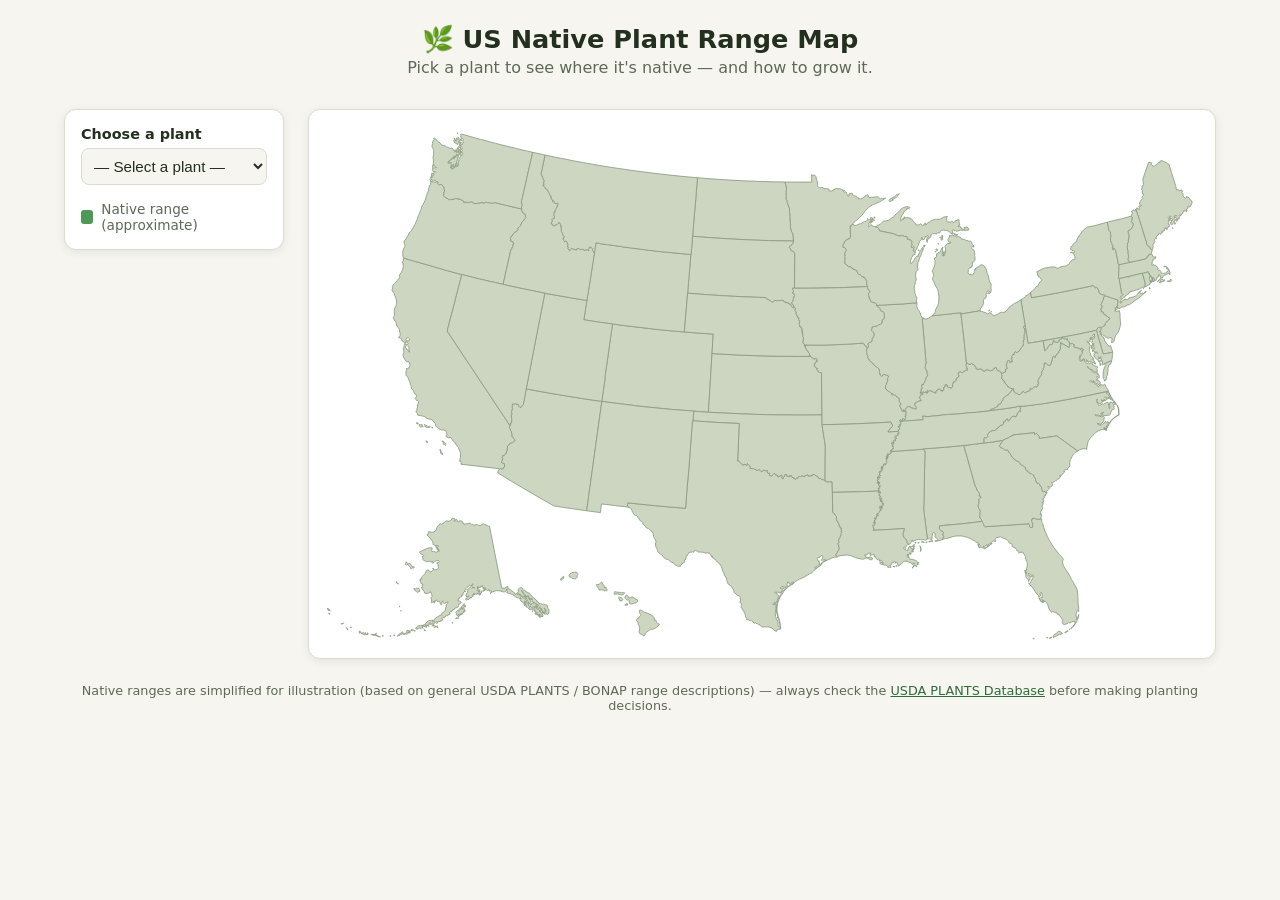
==== plant-range-map/index.html @ 62c37068 "Add US native plant range map website Interactive site under plant-range-map/: pick a plant from a d" ====
<!DOCTYPE html>
<html lang="en">
<head>
<meta charset="UTF-8">
<meta name="viewport" content="width=device-width, initial-scale=1.0">
<title>US Native Plant Range Map</title>
<link rel="stylesheet" href="css/style.css">
</head>
<body>
<header class="site-header">
  <h1>🌿 US Native Plant Range Map</h1>
  <p class="subtitle">Pick a plant to see where it's native — and how to grow it.</p>
</header>

<main class="layout">
  <section class="controls">
    <label for="plantSelect" class="select-label">Choose a plant</label>
    <select id="plantSelect">
      <option value="">— Select a plant —</option>
    </select>
    <p class="legend">
      <span class="legend-swatch"></span> Native range (approximate)
    </p>
  </section>

  <section class="map-wrap">
    <svg id="usMap" viewBox="-60 5 1025 605" role="img" aria-label="Map of the United States"></svg>
    <div id="mapTooltip" class="map-tooltip" hidden></div>
  </section>

  <aside id="careCard" class="care-card" hidden>
    <button type="button" id="careCardClose" class="care-card-close" aria-label="Close">×</button>
    <h2 id="careName"></h2>
    <p id="careScientific" class="scientific-name"></p>
    <p id="careDescription" class="description"></p>
    <dl class="care-details">
      <div><dt>Sunlight</dt><dd id="careSunlight"></dd></div>
      <div><dt>Water</dt><dd id="careWater"></dd></div>
      <div><dt>Soil</dt><dd id="careSoil"></dd></div>
      <div><dt>Hardiness zones</dt><dd id="careZones"></dd></div>
      <div><dt>Bloom time</dt><dd id="careBloom"></dd></div>
      <div><dt>Mature height</dt><dd id="careHeight"></dd></div>
    </dl>
    <p id="careNotes" class="notes"></p>
    <p id="careStateCount" class="state-count"></p>
  </aside>
</main>

<footer class="site-footer">
  <p>Native ranges are simplified for illustration (based on general USDA PLANTS / BONAP range
     descriptions) — always check the
     <a href="https://plants.usda.gov/" target="_blank" rel="noopener">USDA PLANTS Database</a>
     before making planting decisions.</p>
</footer>

<script src="js/vendor/d3.min.js"></script>
<script src="js/vendor/topojson-client.min.js"></script>
<script src="js/states.js"></script>
<script src="js/plants.js"></script>
<script src="js/app.js"></script>
</body>
</html>
---- plant-range-map/css/style.css ----
:root {
  --bg: #f7f5ef;
  --text: #23301f;
  --muted: #5c6b56;
  --panel: #ffffff;
  --border: #d9dccf;
  --accent: #2f6b3c;
  --accent-light: #a9d4ac;
  --state-fill: #cdd6c0;
  --state-stroke: #8c9c81;
  --state-native: #4c9a55;
  --state-hover: #a9c49b;
  --shadow: 0 2px 10px rgba(0, 0, 0, 0.08);
}

@media (prefers-color-scheme: dark) {
  :root {
    --bg: #171b15;
    --text: #e8ede4;
    --muted: #a2ac9a;
    --panel: #20261d;
    --border: #333c2d;
    --accent: #7fce8c;
    --accent-light: #2f4530;
    --state-fill: #33402c;
    --state-stroke: #566848;
    --state-native: #4c9a55;
    --state-hover: #47593c;
    --shadow: 0 2px 14px rgba(0, 0, 0, 0.4);
  }
}

* { box-sizing: border-box; }

body {
  margin: 0;
  font-family: "Segoe UI", system-ui, -apple-system, sans-serif;
  background: var(--bg);
  color: var(--text);
}

.site-header {
  padding: 1.5rem 1.5rem 0.5rem;
  text-align: center;
}

.site-header h1 {
  margin: 0 0 0.25rem;
  font-size: 1.6rem;
}

.subtitle {
  margin: 0;
  color: var(--muted);
}

.layout {
  display: grid;
  grid-template-columns: 220px 1fr;
  gap: 1.5rem;
  max-width: 1200px;
  margin: 1.5rem auto;
  padding: 0 1.5rem;
  align-items: start;
}

.controls {
  background: var(--panel);
  border: 1px solid var(--border);
  border-radius: 12px;
  padding: 1rem;
  box-shadow: var(--shadow);
  position: sticky;
  top: 1rem;
}

.select-label {
  display: block;
  font-weight: 600;
  margin-bottom: 0.4rem;
  font-size: 0.9rem;
}

#plantSelect {
  width: 100%;
  padding: 0.5rem;
  border-radius: 8px;
  border: 1px solid var(--border);
  background: var(--bg);
  color: var(--text);
  font-size: 0.95rem;
}

.legend {
  display: flex;
  align-items: center;
  gap: 0.5rem;
  margin: 1rem 0 0;
  font-size: 0.85rem;
  color: var(--muted);
}

.legend-swatch {
  width: 14px;
  height: 14px;
  border-radius: 3px;
  background: var(--state-native);
  display: inline-block;
}

.map-wrap {
  position: relative;
  background: var(--panel);
  border: 1px solid var(--border);
  border-radius: 12px;
  box-shadow: var(--shadow);
  padding: 1rem;
  grid-column: 2;
  grid-row: 1;
}

#usMap {
  width: 100%;
  height: auto;
  display: block;
}

.state {
  fill: var(--state-fill);
  stroke: var(--state-stroke);
  stroke-width: 1px;
  transition: fill 0.15s ease;
}

.state:hover {
  fill: var(--state-hover);
}

.state.native {
  fill: var(--state-native);
}

.state.native:hover {
  fill: var(--accent);
}

.map-tooltip {
  position: absolute;
  pointer-events: none;
  background: var(--text);
  color: var(--bg);
  padding: 0.25rem 0.55rem;
  border-radius: 6px;
  font-size: 0.8rem;
  white-space: nowrap;
  z-index: 5;
}

.map-error {
  background: #f8d7da;
  color: #58151c;
  padding: 0.75rem 1rem;
  border-radius: 8px;
  margin-bottom: 1rem;
  font-size: 0.9rem;
}

.care-card {
  grid-column: 2;
  grid-row: 2;
  justify-self: end;
  width: min(340px, 100%);
  background: var(--panel);
  border: 1px solid var(--border);
  border-radius: 12px;
  box-shadow: var(--shadow);
  padding: 1.25rem;
  position: relative;
  margin-top: -0.5rem;
}

.care-card-close {
  position: absolute;
  top: 0.6rem;
  right: 0.6rem;
  border: none;
  background: none;
  color: var(--muted);
  font-size: 1.3rem;
  line-height: 1;
  cursor: pointer;
  padding: 0.2rem 0.4rem;
  border-radius: 6px;
}

.care-card-close:hover {
  background: var(--accent-light);
  color: var(--text);
}

.care-card h2 {
  margin: 0 0 0.15rem;
  font-size: 1.25rem;
  padding-right: 1.5rem;
}

.scientific-name {
  font-style: italic;
  color: var(--muted);
  margin: 0 0 0.75rem;
}

.description {
  margin: 0 0 1rem;
  font-size: 0.9rem;
}

.care-details {
  display: grid;
  grid-template-columns: 1fr;
  gap: 0.5rem;
  margin: 0 0 0.75rem;
}

.care-details > div {
  display: flex;
  justify-content: space-between;
  gap: 0.5rem;
  border-bottom: 1px dashed var(--border);
  padding-bottom: 0.35rem;
  font-size: 0.88rem;
}

.care-details dt {
  color: var(--muted);
  font-weight: 600;
}

.care-details dd {
  margin: 0;
  text-align: right;
}

.notes {
  font-size: 0.85rem;
  color: var(--muted);
  margin: 0 0 0.5rem;
}

.state-count {
  font-size: 0.8rem;
  color: var(--accent);
  font-weight: 600;
  margin: 0;
}

.site-footer {
  max-width: 1200px;
  margin: 0 auto 2rem;
  padding: 0 1.5rem;
  color: var(--muted);
  font-size: 0.8rem;
  text-align: center;
}

.site-footer a {
  color: var(--accent);
}

@media (max-width: 800px) {
  .layout {
    grid-template-columns: 1fr;
  }
  .controls {
    position: static;
  }
  .map-wrap {
    grid-column: 1;
  }
  .care-card {
    grid-column: 1;
    justify-self: stretch;
    width: 100%;
    margin-top: 0;
  }
}
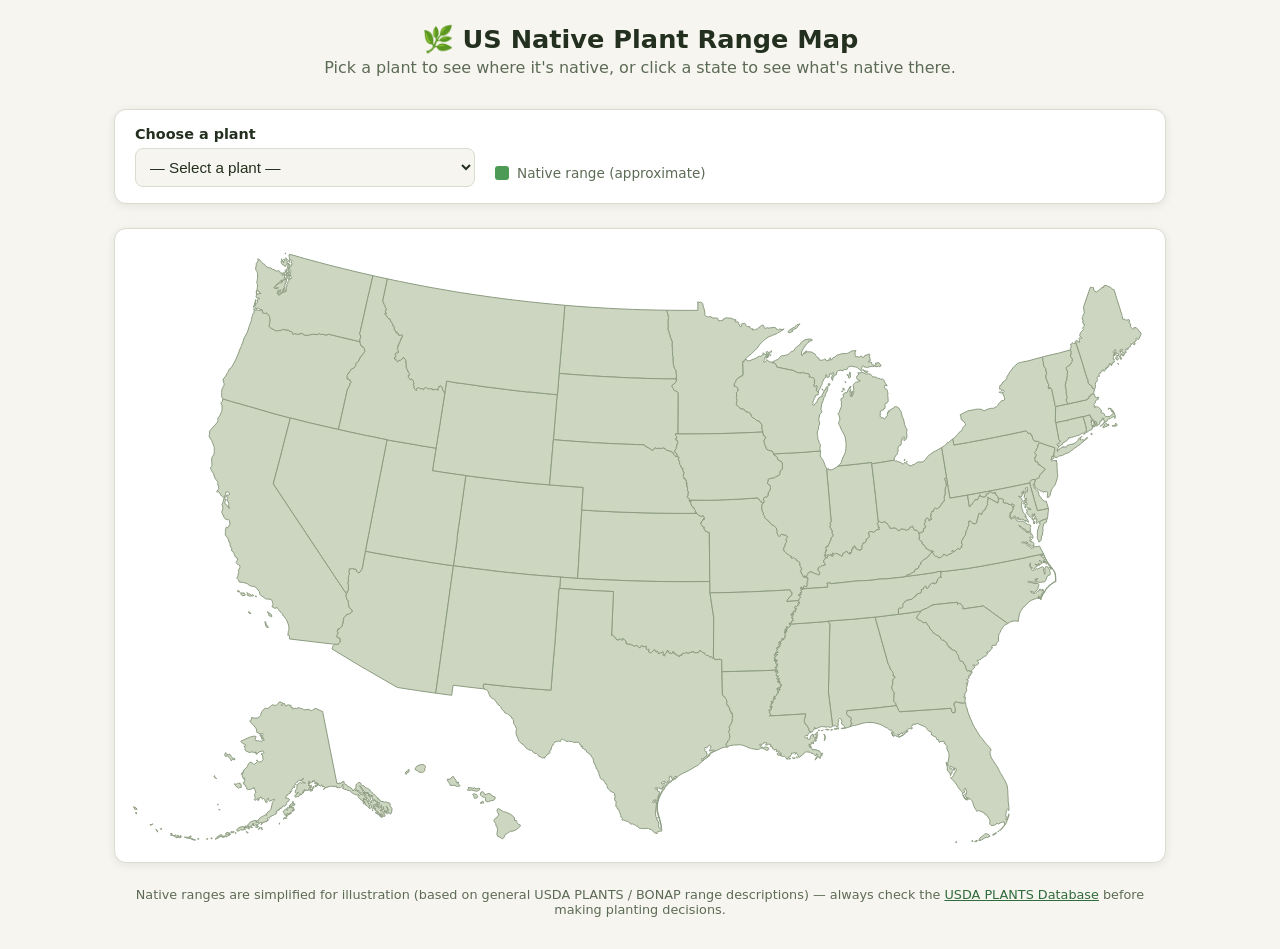
==== commit ccc4bb9b: "Add click-to-zoom on states with state-filtered plant list Clicking a state now zooms the map to it " ====
--- a/plant-range-map/index.html
+++ b/plant-range-map/index.html
@@ -9,18 +9,21 @@
 <body>
 <header class="site-header">
   <h1>🌿 US Native Plant Range Map</h1>
-  <p class="subtitle">Pick a plant to see where it's native — and how to grow it.</p>
+  <p class="subtitle">Pick a plant to see where it's native, or click a state to see what's native there.</p>
 </header>
 
 <main class="layout">
   <section class="controls">
-    <label for="plantSelect" class="select-label">Choose a plant</label>
-    <select id="plantSelect">
-      <option value="">— Select a plant —</option>
-    </select>
+    <div class="select-group">
+      <label for="plantSelect" id="selectLabel" class="select-label">Choose a plant</label>
+      <select id="plantSelect">
+        <option value="">— Select a plant —</option>
+      </select>
+    </div>
     <p class="legend">
       <span class="legend-swatch"></span> Native range (approximate)
     </p>
+    <button type="button" id="backButton" class="btn-back" hidden>← Back to full US map</button>
   </section>
 
   <section class="map-wrap">
@@ -30,8 +33,10 @@
 
   <aside id="careCard" class="care-card" hidden>
     <button type="button" id="careCardClose" class="care-card-close" aria-label="Close">×</button>
-    <h2 id="careName"></h2>
-    <p id="careScientific" class="scientific-name"></p>
+    <div class="care-card-head">
+      <h2 id="careName"></h2>
+      <p id="careScientific" class="scientific-name"></p>
+    </div>
     <p id="careDescription" class="description"></p>
     <dl class="care-details">
       <div><dt>Sunlight</dt><dd id="careSunlight"></dd></div>
--- a/plant-range-map/css/style.css
+++ b/plant-range-map/css/style.css
@@ -55,35 +55,41 @@
 }
 
 .layout {
-  display: grid;
-  grid-template-columns: 220px 1fr;
+  display: flex;
+  flex-direction: column;
   gap: 1.5rem;
-  max-width: 1200px;
+  max-width: 1100px;
   margin: 1.5rem auto;
   padding: 0 1.5rem;
-  align-items: start;
 }
 
 .controls {
+  display: flex;
+  align-items: flex-end;
+  flex-wrap: wrap;
+  gap: 1.25rem;
   background: var(--panel);
   border: 1px solid var(--border);
   border-radius: 12px;
-  padding: 1rem;
+  padding: 1rem 1.25rem;
   box-shadow: var(--shadow);
-  position: sticky;
-  top: 1rem;
+}
+
+.select-group {
+  display: flex;
+  flex-direction: column;
+  gap: 0.4rem;
 }
 
 .select-label {
-  display: block;
   font-weight: 600;
-  margin-bottom: 0.4rem;
   font-size: 0.9rem;
 }
 
 #plantSelect {
-  width: 100%;
-  padding: 0.5rem;
+  width: 340px;
+  max-width: 100%;
+  padding: 0.55rem 0.6rem;
   border-radius: 8px;
   border: 1px solid var(--border);
   background: var(--bg);
@@ -91,11 +97,15 @@
   font-size: 0.95rem;
 }
 
+#plantSelect:disabled {
+  opacity: 0.7;
+}
+
 .legend {
   display: flex;
   align-items: center;
   gap: 0.5rem;
-  margin: 1rem 0 0;
+  margin: 0 0 0.35rem;
   font-size: 0.85rem;
   color: var(--muted);
 }
@@ -106,6 +116,22 @@
   border-radius: 3px;
   background: var(--state-native);
   display: inline-block;
+}
+
+.btn-back {
+  margin: 0 0 0.15rem auto;
+  padding: 0.55rem 1rem;
+  border-radius: 8px;
+  border: 1px solid var(--accent);
+  background: transparent;
+  color: var(--accent);
+  font-size: 0.9rem;
+  font-weight: 600;
+  cursor: pointer;
+}
+
+.btn-back:hover {
+  background: var(--accent-light);
 }
 
 .map-wrap {
@@ -115,20 +141,21 @@
   border-radius: 12px;
   box-shadow: var(--shadow);
   padding: 1rem;
-  grid-column: 2;
-  grid-row: 1;
 }
 
 #usMap {
   width: 100%;
   height: auto;
   display: block;
+  overflow: hidden;
 }
 
 .state {
   fill: var(--state-fill);
   stroke: var(--state-stroke);
   stroke-width: 1px;
+  vector-effect: non-scaling-stroke;
+  cursor: pointer;
   transition: fill 0.15s ease;
 }
 
@@ -142,6 +169,10 @@
 
 .state.native:hover {
   fill: var(--accent);
+}
+
+.states {
+  transition: none;
 }
 
 .map-tooltip {
@@ -166,30 +197,26 @@
 }
 
 .care-card {
-  grid-column: 2;
-  grid-row: 2;
-  justify-self: end;
-  width: min(340px, 100%);
+  width: 100%;
   background: var(--panel);
   border: 1px solid var(--border);
   border-radius: 12px;
   box-shadow: var(--shadow);
-  padding: 1.25rem;
+  padding: 1.5rem 1.75rem;
   position: relative;
-  margin-top: -0.5rem;
 }
 
 .care-card-close {
   position: absolute;
-  top: 0.6rem;
-  right: 0.6rem;
+  top: 0.9rem;
+  right: 0.9rem;
   border: none;
   background: none;
   color: var(--muted);
-  font-size: 1.3rem;
+  font-size: 1.5rem;
   line-height: 1;
   cursor: pointer;
-  padding: 0.2rem 0.4rem;
+  padding: 0.2rem 0.5rem;
   border-radius: 6px;
 }
 
@@ -198,64 +225,72 @@
   color: var(--text);
 }
 
+.care-card-head {
+  padding-right: 2rem;
+  margin-bottom: 0.75rem;
+}
+
 .care-card h2 {
   margin: 0 0 0.15rem;
-  font-size: 1.25rem;
-  padding-right: 1.5rem;
+  font-size: 1.5rem;
 }
 
 .scientific-name {
   font-style: italic;
   color: var(--muted);
-  margin: 0 0 0.75rem;
+  margin: 0;
 }
 
 .description {
-  margin: 0 0 1rem;
-  font-size: 0.9rem;
+  margin: 0 0 1.25rem;
+  font-size: 1rem;
+  max-width: 70ch;
 }
 
 .care-details {
   display: grid;
-  grid-template-columns: 1fr;
-  gap: 0.5rem;
+  grid-template-columns: repeat(auto-fit, minmax(200px, 1fr));
+  gap: 0.75rem 1.5rem;
+  margin: 0 0 1.25rem;
+}
+
+.care-details > div {
+  display: flex;
+  flex-direction: column;
+  gap: 0.15rem;
+  border-bottom: 1px dashed var(--border);
+  padding-bottom: 0.5rem;
+  font-size: 0.95rem;
+}
+
+.care-details dt {
+  color: var(--muted);
+  font-weight: 600;
+  font-size: 0.8rem;
+  text-transform: uppercase;
+  letter-spacing: 0.03em;
+}
+
+.care-details dd {
+  margin: 0;
+}
+
+.notes {
+  font-size: 0.95rem;
+  color: var(--muted);
+  max-width: 80ch;
   margin: 0 0 0.75rem;
 }
 
-.care-details > div {
-  display: flex;
-  justify-content: space-between;
-  gap: 0.5rem;
-  border-bottom: 1px dashed var(--border);
-  padding-bottom: 0.35rem;
-  font-size: 0.88rem;
-}
-
-.care-details dt {
-  color: var(--muted);
-  font-weight: 600;
-}
-
-.care-details dd {
-  margin: 0;
-  text-align: right;
-}
-
-.notes {
+.state-count {
   font-size: 0.85rem;
-  color: var(--muted);
-  margin: 0 0 0.5rem;
-}
-
-.state-count {
-  font-size: 0.8rem;
   color: var(--accent);
   font-weight: 600;
   margin: 0;
 }
 
 .site-footer {
-  max-width: 1200px;
+  max-width: 1100px;
   margin: 0 auto 2rem;
   padding: 0 1.5rem;
   color: var(--muted);
@@ -267,20 +302,17 @@
   color: var(--accent);
 }
 
-@media (max-width: 800px) {
-  .layout {
-    grid-template-columns: 1fr;
-  }
+@media (max-width: 700px) {
   .controls {
-    position: static;
-  }
-  .map-wrap {
-    grid-column: 1;
+    align-items: stretch;
+  }
+  #plantSelect {
+    width: 100%;
+  }
+  .btn-back {
+    margin-left: 0;
   }
   .care-card {
-    grid-column: 1;
-    justify-self: stretch;
-    width: 100%;
-    margin-top: 0;
-  }
-}
+    padding: 1.25rem;
+  }
+}
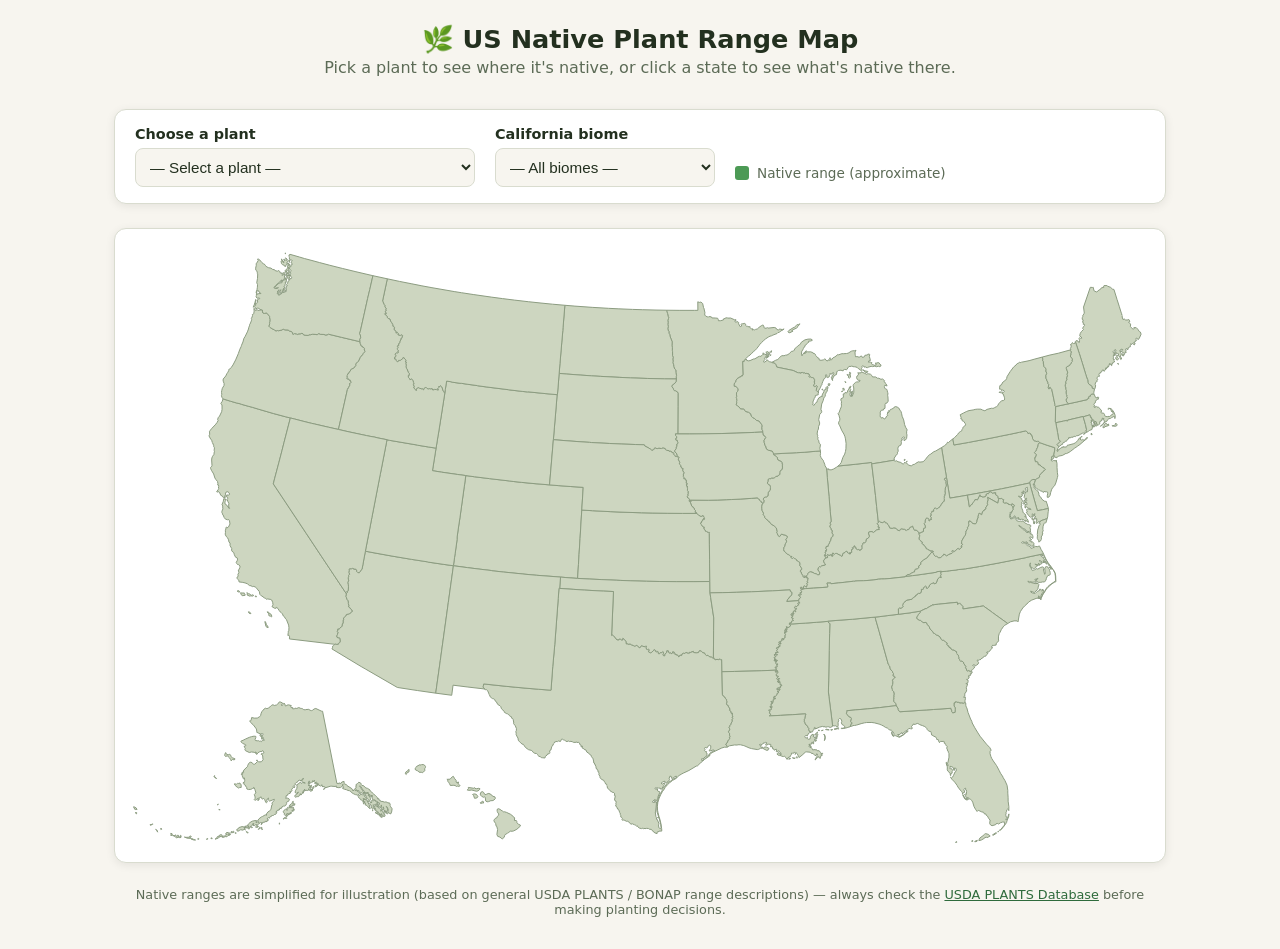
==== commit 856554b4: "Add California biome filter dropdown Adds a second dropdown that filters the plant list by Californi" ====
--- a/plant-range-map/index.html
+++ b/plant-range-map/index.html
@@ -18,6 +18,12 @@
       <label for="plantSelect" id="selectLabel" class="select-label">Choose a plant</label>
       <select id="plantSelect">
         <option value="">— Select a plant —</option>
+      </select>
+    </div>
+    <div class="select-group">
+      <label for="biomeSelect" class="select-label">California biome</label>
+      <select id="biomeSelect">
+        <option value="">— All biomes —</option>
       </select>
     </div>
     <p class="legend">
@@ -47,6 +53,7 @@
       <div><dt>Mature height</dt><dd id="careHeight"></dd></div>
     </dl>
     <p id="careNotes" class="notes"></p>
+    <p id="careFunFact" class="fun-fact"><strong>🌱 Fun fact:</strong> <span id="careFunFactText"></span></p>
     <p id="careStateCount" class="state-count"></p>
   </aside>
 </main>
--- a/plant-range-map/css/style.css
+++ b/plant-range-map/css/style.css
@@ -101,6 +101,17 @@
   opacity: 0.7;
 }
 
+#biomeSelect {
+  width: 220px;
+  max-width: 100%;
+  padding: 0.55rem 0.6rem;
+  border-radius: 8px;
+  border: 1px solid var(--border);
+  background: var(--bg);
+  color: var(--text);
+  font-size: 0.95rem;
+}
+
 .legend {
   display: flex;
   align-items: center;
@@ -282,6 +293,19 @@
   margin: 0 0 0.75rem;
 }
 
+.fun-fact {
+  font-size: 0.95rem;
+  max-width: 80ch;
+  margin: 0 0 0.75rem;
+  padding: 0.65rem 0.9rem;
+  background: var(--accent-light);
+  border-radius: 8px;
+}
+
+.fun-fact strong {
+  color: var(--accent);
+}
+
 .state-count {
   font-size: 0.85rem;
   color: var(--accent);
@@ -306,7 +330,8 @@
   .controls {
     align-items: stretch;
   }
-  #plantSelect {
+  #plantSelect,
+  #biomeSelect {
     width: 100%;
   }
   .btn-back {
